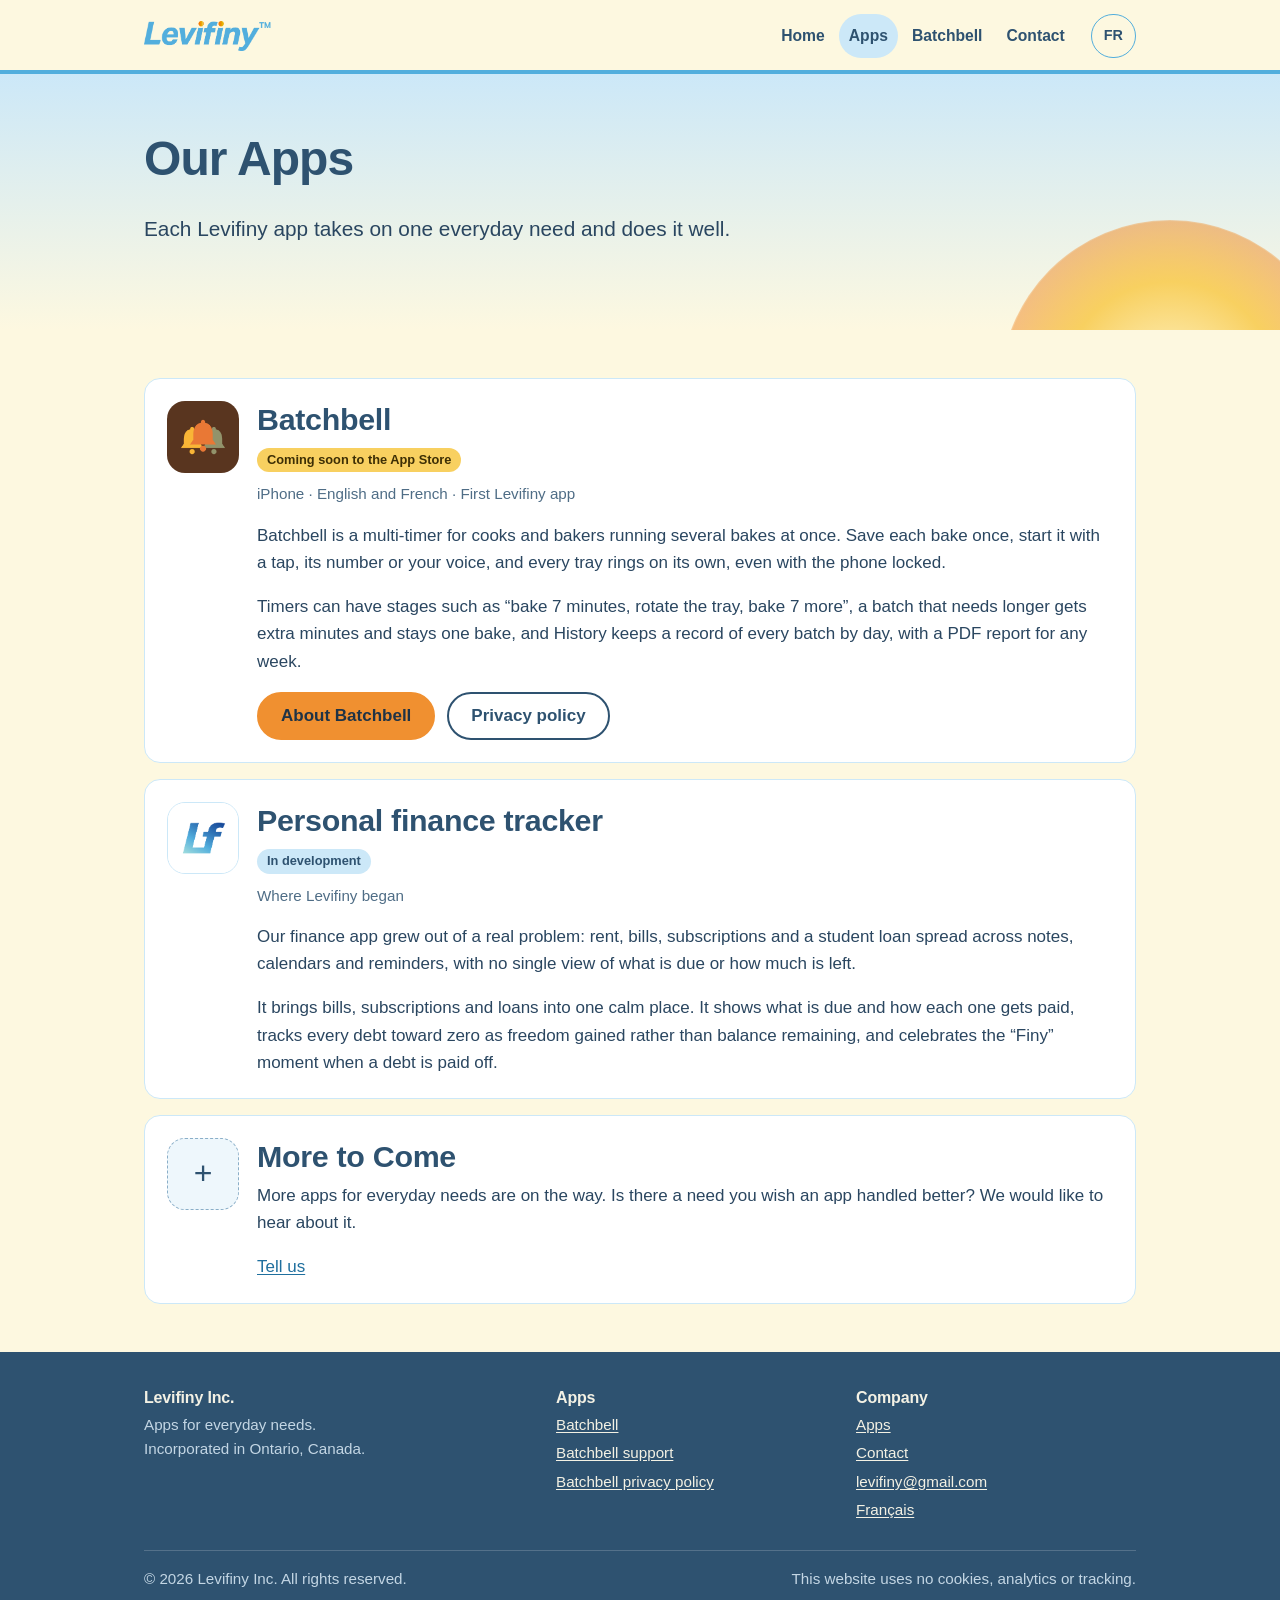
==== apps/index.html @ ec445594 "Add the Levifiny Inc. company website Plain HTML and CSS in English and French: Home, Apps, Batchbel" ====
<!doctype html>
<html lang="en-CA">
<head>
<meta charset="utf-8">
<meta name="viewport" content="width=device-width, initial-scale=1">
<title>Apps · Levifiny Inc.</title>
<meta name="description" content="Apps by Levifiny Inc.: Batchbell, a multi-timer for cooks and bakers, and a personal finance tracker in development.">
<link rel="canonical" href="https://levifiny.com/apps/">
<link rel="alternate" hreflang="en" href="https://levifiny.com/apps/">
<link rel="alternate" hreflang="fr" href="https://levifiny.com/fr/applications/">
<link rel="alternate" hreflang="x-default" href="https://levifiny.com/apps/">
<link rel="icon" href="../assets/img/favicon.svg" type="image/svg+xml">
<link rel="apple-touch-icon" href="../assets/img/levifiny-icon.png">
<meta name="theme-color" content="#FDF8E0">
<link rel="stylesheet" href="../assets/site.css">
</head>
<body>
<a class="skip" href="#main">Skip to content</a>
<header class="site-header">
  <div class="wrap">
    <a class="brand" href="../" aria-label="Levifiny home"><img src="../assets/img/levifiny-wordmark.png" alt="Levifiny" width="127" height="30"></a>
    <nav class="nav" aria-label="Main">
      <a href="../">Home</a>
      <a href="../apps/" aria-current="page">Apps</a>
      <a href="../batchbell/">Batchbell</a>
      <a href="../contact/">Contact</a>
    </nav>
    <a class="lang" href="../fr/applications/" hreflang="fr" lang="fr" title="Lire cette page en français" aria-label="Français">FR</a>
  </div>
</header>
<main id="main">
<section class="hero sunrise">
  <div class="wrap">
    <h1>Our Apps</h1>
    <p class="lead">Each Levifiny app takes on one everyday need and does it well.</p>
  </div>
</section>

<section class="section">
  <div class="wrap grid">
    <article class="card app" id="batchbell">
      <img class="app-icon" src="../assets/img/batchbell-icon.png" alt="" width="72" height="72">
      <div class="app-body">
        <h2>Batchbell</h2>
        <span class="badge">Coming soon to the App Store</span>
        <p class="meta">iPhone · English and French · First Levifiny app</p>
        <p>Batchbell is a multi-timer for cooks and bakers running several bakes at once. Save each bake once, start it with a tap, its number or your voice, and every tray rings on its own, even with the phone locked.</p>
        <p>Timers can have stages such as “bake 7 minutes, rotate the tray, bake 7 more”, a batch that needs longer gets extra minutes and stays one bake, and History keeps a record of every batch by day, with a PDF report for any week.</p>
        <div class="actions">
          <a class="btn" href="../batchbell/">About Batchbell</a>
          <a class="btn secondary" href="../batchbell/privacy/">Privacy policy</a>
        </div>
      </div>
    </article>

    <article class="card app" id="finance">
      <img class="app-icon framed" src="../assets/img/levifiny-icon.png" alt="" width="72" height="72">
      <div class="app-body">
        <h2>Personal finance tracker</h2>
        <span class="badge quiet">In development</span>
        <p class="meta">Where Levifiny began</p>
        <p>Our finance app grew out of a real problem: rent, bills, subscriptions and a student loan spread across notes, calendars and reminders, with no single view of what is due or how much is left.</p>
        <p>It brings bills, subscriptions and loans into one calm place. It shows what is due and how each one gets paid, tracks every debt toward zero as freedom gained rather than balance remaining, and celebrates the “Finy” moment when a debt is paid off.</p>
      </div>
    </article>

    <article class="card app" id="more">
      <div class="app-icon more" aria-hidden="true">+</div>
      <div class="app-body">
        <h2>More to Come</h2>
        <p>More apps for everyday needs are on the way. Is there a need you wish an app handled better? We would like to hear about it.</p>
        <a href="../contact/">Tell us</a>
      </div>
    </article>
  </div>
</section>
</main>
<footer class="site-footer">
  <div class="wrap">
    <div class="cols">
      <div>
        <h2>Levifiny Inc.</h2>
        <p class="small">Apps for everyday needs.<br>Incorporated in Ontario, Canada.</p>
      </div>
      <div>
        <h2>Apps</h2>
        <ul>
          <li><a href="../batchbell/">Batchbell</a></li>
          <li><a href="../batchbell/#support">Batchbell support</a></li>
          <li><a href="../batchbell/privacy/">Batchbell privacy policy</a></li>
        </ul>
      </div>
      <div>
        <h2>Company</h2>
        <ul>
          <li><a href="../apps/">Apps</a></li>
          <li><a href="../contact/">Contact</a></li>
          <li><a href="mailto:levifiny@gmail.com">levifiny@gmail.com</a></li>
          <li><a href="../fr/applications/" hreflang="fr" lang="fr">Français</a></li>
        </ul>
      </div>
    </div>
    <div class="legal">
      <span>© 2026 Levifiny Inc. All rights reserved.</span>
      <span>This website uses no cookies, analytics or tracking.</span>
    </div>
  </div>
</footer>
</body>
</html>
---- assets/site.css ----
/*
 * Levifiny Inc. company website.
 *
 * Company pages use the Levifiny "Sun & Clouds" colorway (Second Proposal, Appendix C).
 * Batchbell pages add class="bb" to <body>, which swaps in Batchbell's brand palette
 * (Batchbell repo, src/constants/theme.ts).
 *
 * No web fonts, no scripts, no cookies: the system font is used so no request ever
 * leaves for a font server.
 */

:root {
  /* Sun & Clouds */
  --clear-sky: #52aedd;     /* domain colour: header line, accents */
  --sky-surface: #cce8f8;   /* cards, borders */
  --sun-core: #fdf8e0;      /* page background */
  --horizon-amber: #f09030; /* action buttons */
  --sun-halo: #f8d060;      /* celebration, highlights */
  --first-light: #3a8c38;   /* success */
  --deep-sky: #2e5270;      /* headings and text */
  --mountain-mist: #8aaec8; /* secondary, decorative */

  /* Roles (Batchbell pages override these) */
  --bg: var(--sun-core);
  --surface: #ffffff;
  --surface-tint: #eef7fc;
  --text: #2a4660;
  --heading: var(--deep-sky);
  --muted: #4f6d86;
  --link: #1f6f9e;
  --border: var(--sky-surface);
  --accent: var(--clear-sky);
  --btn-bg: var(--horizon-amber);
  --btn-text: #1f3346;
  --badge-bg: var(--sun-halo);
  --badge-text: #3d2f05;
  --footer-bg: var(--deep-sky);
  --footer-text: #f3f1e4;
  --footer-muted: #c3d6e4;
  --hero-top: var(--sky-surface);
  --hero-bottom: var(--sun-core);

  --radius: 16px;
  --radius-small: 10px;
  --wrap: 1040px;
  --font: -apple-system, BlinkMacSystemFont, "Segoe UI", Roboto, "Helvetica Neue", Arial, sans-serif;

  color-scheme: light;
}

/* Batchbell's brand palette */
body.bb {
  --cream: #f8e8d2;
  --gold: #f9b536;
  --terracotta: #e97835;
  --sage: #92936b;
  --coffee: #59351f;
  --espresso: #2e1d13;

  --bg: var(--cream);
  --surface: #fffaf3;
  --surface-tint: #f3dcc0;
  --text: var(--coffee);
  --heading: var(--coffee);
  --muted: #7a5a44;
  --link: #8a3f16;
  --border: rgba(43, 29, 22, 0.16);
  --accent: var(--terracotta);
  --btn-bg: var(--terracotta);
  --btn-text: var(--espresso);
  --badge-bg: var(--gold);
  --badge-text: var(--espresso);
  --footer-bg: var(--espresso);
  --footer-text: var(--cream);
  --footer-muted: #d9c3a8;
  --hero-top: #f3dcc0;
  --hero-bottom: var(--cream);
}

*,
*::before,
*::after {
  box-sizing: border-box;
}

html {
  -webkit-text-size-adjust: 100%;
  text-size-adjust: 100%;
}

body {
  margin: 0;
  background: var(--bg);
  color: var(--text);
  font-family: var(--font);
  font-size: 17px;
  line-height: 1.6;
  overflow-x: hidden;
}

img {
  max-width: 100%;
  height: auto;
}

a {
  color: var(--link);
  text-underline-offset: 2px;
}

a:hover {
  text-decoration-thickness: 2px;
}

:focus-visible {
  outline: 3px solid var(--accent);
  outline-offset: 2px;
  border-radius: 4px;
}

h1,
h2,
h3 {
  color: var(--heading);
  line-height: 1.2;
  margin: 0 0 0.5em;
  text-wrap: balance;
}

h1 {
  font-size: clamp(2rem, 6vw, 3rem);
  letter-spacing: -0.02em;
}

h2 {
  font-size: clamp(1.4rem, 3.6vw, 1.9rem);
  letter-spacing: -0.01em;
}

h3 {
  font-size: 1.2rem;
}

p {
  margin: 0 0 1em;
}

.wrap {
  max-width: var(--wrap);
  margin: 0 auto;
  padding: 0 16px;
}

@media (min-width: 720px) {
  .wrap {
    padding: 0 24px;
  }
}

.skip {
  position: absolute;
  left: -999px;
  top: 8px;
  background: var(--surface);
  padding: 8px 12px;
  z-index: 10;
}

.skip:focus {
  left: 8px;
}

/* Header */

.site-header {
  background: var(--sun-core);
  border-bottom: 4px solid var(--clear-sky);
}

.site-header .wrap {
  display: flex;
  flex-wrap: wrap;
  align-items: center;
  justify-content: space-between;
  gap: 8px 24px;
  padding-top: 14px;
  padding-bottom: 12px;
}

.brand {
  display: inline-flex;
  align-items: center;
  min-height: 44px;
}

.brand img {
  height: 30px;
  width: auto;
  display: block;
}

.nav {
  display: flex;
  flex-wrap: wrap;
  align-items: center;
  gap: 4px 4px;
}

.nav a {
  display: inline-flex;
  align-items: center;
  min-height: 44px;
  padding: 0 10px;
  border-radius: 999px;
  color: var(--deep-sky);
  font-weight: 600;
  font-size: 0.98rem;
  text-decoration: none;
}

.nav a:hover {
  background: var(--surface-tint);
}

.nav a[aria-current="page"] {
  background: var(--sky-surface);
}

.brand {
  margin-right: auto;
}

.lang {
  display: inline-flex;
  align-items: center;
  justify-content: center;
  min-height: 44px;
  min-width: 44px;
  padding: 0 12px;
  border: 1.5px solid var(--clear-sky);
  border-radius: 999px;
  color: var(--deep-sky);
  font-weight: 700;
  font-size: 0.9rem;
  text-decoration: none;
}

.lang:hover {
  background: var(--surface-tint);
}

.site-header .wrap {
  justify-content: flex-start;
  column-gap: 16px;
}

@media (max-width: 620px) {
  .site-header .wrap {
    gap: 4px 12px;
  }

  /* Logo and language on the first row, the menu on its own row below */
  .nav {
    order: 3;
    width: calc(100% + 16px);
    margin: 0 -8px;
    gap: 0;
  }

  .nav a {
    padding: 0 8px;
    font-size: 0.95rem;
  }
}

/* Hero */

.hero {
  position: relative;
  overflow: hidden;
  background: linear-gradient(180deg, var(--hero-top) 0%, var(--hero-bottom) 100%);
  padding: 56px 0 64px;
}

.hero.sunrise::after {
  /* The sun just above the horizon */
  content: "";
  position: absolute;
  width: 340px;
  height: 340px;
  right: -60px;
  bottom: -230px;
  border-radius: 50%;
  background: radial-gradient(circle, #fff6cf 0%, var(--sun-halo) 45%, rgba(240, 144, 48, 0.55) 70%, rgba(240, 144, 48, 0) 72%);
  pointer-events: none;
}

@media (max-width: 620px) {
  .hero.sunrise {
    padding-bottom: 96px;
  }

  .hero.sunrise::after {
    width: 220px;
    height: 220px;
    right: -50px;
    bottom: -150px;
  }
}

.hero.short {
  padding: 40px 0 16px;
}

.hero .wrap {
  position: relative;
  z-index: 1;
}

.eyebrow {
  display: inline-block;
  font-size: 0.85rem;
  font-weight: 700;
  letter-spacing: 0.06em;
  text-transform: uppercase;
  color: var(--muted);
  margin-bottom: 12px;
}

.lead {
  font-size: clamp(1.1rem, 2.6vw, 1.3rem);
  max-width: 40em;
  color: var(--text);
}

.actions {
  display: flex;
  flex-wrap: wrap;
  gap: 12px;
  margin-top: 24px;
}

.btn {
  display: inline-flex;
  align-items: center;
  justify-content: center;
  min-height: 48px;
  padding: 0 22px;
  border-radius: 999px;
  background: var(--btn-bg);
  color: var(--btn-text);
  font-weight: 700;
  text-decoration: none;
  border: 2px solid var(--btn-bg);
}

.btn:hover {
  filter: brightness(1.05);
  text-decoration: none;
}

.btn.secondary {
  background: transparent;
  color: var(--heading);
  border-color: var(--heading);
}

/* Sections */

.section {
  padding: 48px 0;
}

.section.tint {
  background: var(--surface-tint);
}

.section-intro {
  max-width: 44em;
  margin-bottom: 28px;
}

.grid {
  display: grid;
  gap: 16px;
}

@media (min-width: 720px) {
  .grid.two {
    grid-template-columns: repeat(2, 1fr);
  }

  .grid.three {
    grid-template-columns: repeat(3, 1fr);
  }
}

.card {
  background: var(--surface);
  border: 1.5px solid var(--border);
  border-radius: var(--radius);
  padding: 22px;
}

.card > :last-child {
  margin-bottom: 0;
}

.card h3 {
  margin-bottom: 0.4em;
}

.card.accent {
  border-top: 5px solid var(--accent);
}

/* App cards */

.app {
  display: grid;
  grid-template-columns: 72px 1fr;
  gap: 16px 18px;
  align-items: start;
}

.app-icon {
  width: 72px;
  height: 72px;
  border-radius: 18px;
  display: block;
  object-fit: cover;
}

.app-icon.framed {
  background: #ffffff;
  border: 1.5px solid var(--border);
}

.app-icon.more {
  display: grid;
  place-items: center;
  background: var(--surface-tint);
  border: 1.5px dashed var(--mountain-mist);
  color: var(--deep-sky);
  font-size: 2rem;
  font-weight: 300;
}

.app-body > :last-child {
  margin-bottom: 0;
}

.app h2,
.app h3 {
  margin-bottom: 0.25em;
}

.app .actions {
  margin-top: 12px;
}

@media (max-width: 480px) {
  .app {
    grid-template-columns: 56px 1fr;
    gap: 12px 14px;
  }

  .app-icon {
    width: 56px;
    height: 56px;
    border-radius: 14px;
  }
}

.badge {
  display: inline-block;
  font-size: 0.8rem;
  font-weight: 700;
  line-height: 1.3;
  padding: 4px 10px;
  border-radius: 999px;
  background: var(--badge-bg);
  color: var(--badge-text);
  margin: 2px 0 10px;
}

.badge.quiet {
  background: var(--sky-surface);
  color: var(--deep-sky);
}

.meta {
  color: var(--muted);
  font-size: 0.95rem;
}

/* Name story and quote */

.name-parts {
  display: grid;
  gap: 12px;
  margin: 20px 0 0;
  padding: 0;
  list-style: none;
}

@media (min-width: 720px) {
  .name-parts {
    grid-template-columns: repeat(3, 1fr);
  }
}

.name-parts li {
  background: var(--surface);
  border: 1.5px solid var(--border);
  border-radius: var(--radius-small);
  padding: 16px 18px;
}

.name-parts strong {
  display: block;
  color: var(--deep-sky);
  font-size: 1.15rem;
}

.name-parts .part {
  color: var(--horizon-amber);
  font-weight: 800;
}

.quote {
  margin: 32px 0 0;
  padding: 20px 24px;
  border-left: 5px solid var(--sun-halo);
  background: var(--surface);
  border-radius: 0 var(--radius-small) var(--radius-small) 0;
  font-size: 1.2rem;
  font-weight: 600;
  color: var(--deep-sky);
}

.quote p {
  margin: 0;
}

/* Batchbell */

.bb-hero .wrap {
  display: grid;
  gap: 8px 40px;
  align-items: center;
}

.bb-hero .bells {
  width: 160px;
  height: auto;
  margin: -20px 0 0 -12px;
}

@media (min-width: 760px) {
  .bb-hero .wrap {
    grid-template-columns: 1fr 280px;
  }

  .bb-hero .bells {
    order: 2;
    width: 280px;
    margin: 0;
  }
}

.ticks {
  list-style: none;
  padding: 0;
  margin: 0;
  display: grid;
  gap: 12px;
}

@media (min-width: 720px) {
  .ticks.cols {
    grid-template-columns: repeat(2, 1fr);
  }
}

.ticks li {
  position: relative;
  padding: 14px 16px 14px 50px;
  background: var(--surface);
  border: 1.5px solid var(--border);
  border-radius: var(--radius-small);
}

.ticks li::before {
  content: "";
  position: absolute;
  left: 16px;
  top: 17px;
  width: 20px;
  height: 20px;
  border-radius: 50%;
  background: var(--accent);
}

.ticks li::after {
  content: "";
  position: absolute;
  left: 22.5px;
  top: 21px;
  width: 6px;
  height: 10px;
  border: solid var(--btn-text);
  border-width: 0 2.5px 2.5px 0;
  transform: rotate(45deg);
}

body:not(.bb) .ticks li::after {
  border-color: #ffffff;
}

/* FAQ */

.faq {
  display: grid;
  gap: 10px;
}

.faq details {
  background: var(--surface);
  border: 1.5px solid var(--border);
  border-radius: var(--radius-small);
}

.faq summary {
  cursor: pointer;
  list-style: none;
  padding: 14px 48px 14px 18px;
  min-height: 48px;
  font-weight: 700;
  color: var(--heading);
  position: relative;
}

.faq summary::-webkit-details-marker {
  display: none;
}

.faq summary::after {
  content: "+";
  position: absolute;
  right: 18px;
  top: 50%;
  transform: translateY(-50%);
  font-size: 1.5rem;
  font-weight: 400;
  color: var(--accent);
}

.faq details[open] summary::after {
  content: "\2212";
}

.faq details > p {
  padding: 0 18px 16px;
  margin: 0;
}

/* Policy text */

.prose {
  max-width: 46em;
}

.prose h2 {
  margin-top: 1.6em;
  font-size: 1.4rem;
}

.prose ul {
  padding-left: 1.2em;
  margin: 0 0 1em;
}

.prose li {
  margin-bottom: 0.4em;
}

.summary-box {
  background: var(--surface);
  border: 1.5px solid var(--border);
  border-left: 6px solid var(--accent);
  border-radius: var(--radius-small);
  padding: 18px 22px;
  margin: 8px 0 24px;
}

.summary-box > :last-child {
  margin-bottom: 0;
}

/* Contact */

.email {
  font-size: clamp(1.15rem, 4.5vw, 1.5rem);
  font-weight: 700;
  word-break: break-word;
}

code.subject {
  font-family: ui-monospace, SFMono-Regular, Menlo, Consolas, monospace;
  background: var(--surface-tint);
  border-radius: 6px;
  padding: 1px 6px;
  font-size: 0.95em;
  color: var(--heading);
}

/* The address is not public yet. Replace the whole <div class="placeholder"> when it is. */
.placeholder {
  border: 2px dashed var(--horizon-amber);
  background: #fff4e3;
  border-radius: var(--radius-small);
  padding: 14px 18px;
  color: #7a4a10;
  font-weight: 600;
}

address {
  font-style: normal;
}

/* Footer */

.site-footer {
  background: var(--footer-bg);
  color: var(--footer-text);
  padding: 36px 0 40px;
  font-size: 0.95rem;
}

.site-footer a {
  color: var(--footer-text);
}

.site-footer .cols {
  display: grid;
  gap: 20px;
}

@media (min-width: 720px) {
  .site-footer .cols {
    grid-template-columns: 1.4fr 1fr 1fr;
  }
}

.site-footer h2 {
  color: var(--footer-text);
  font-size: 1rem;
  margin-bottom: 0.4em;
}

.site-footer ul {
  list-style: none;
  padding: 0;
  margin: 0;
}

.site-footer li {
  margin-bottom: 4px;
}

.site-footer .small {
  color: var(--footer-muted);
  margin: 0;
}

.site-footer .legal {
  border-top: 1px solid rgba(255, 255, 255, 0.18);
  margin-top: 24px;
  padding-top: 16px;
  display: flex;
  flex-wrap: wrap;
  justify-content: space-between;
  gap: 6px 20px;
  color: var(--footer-muted);
}
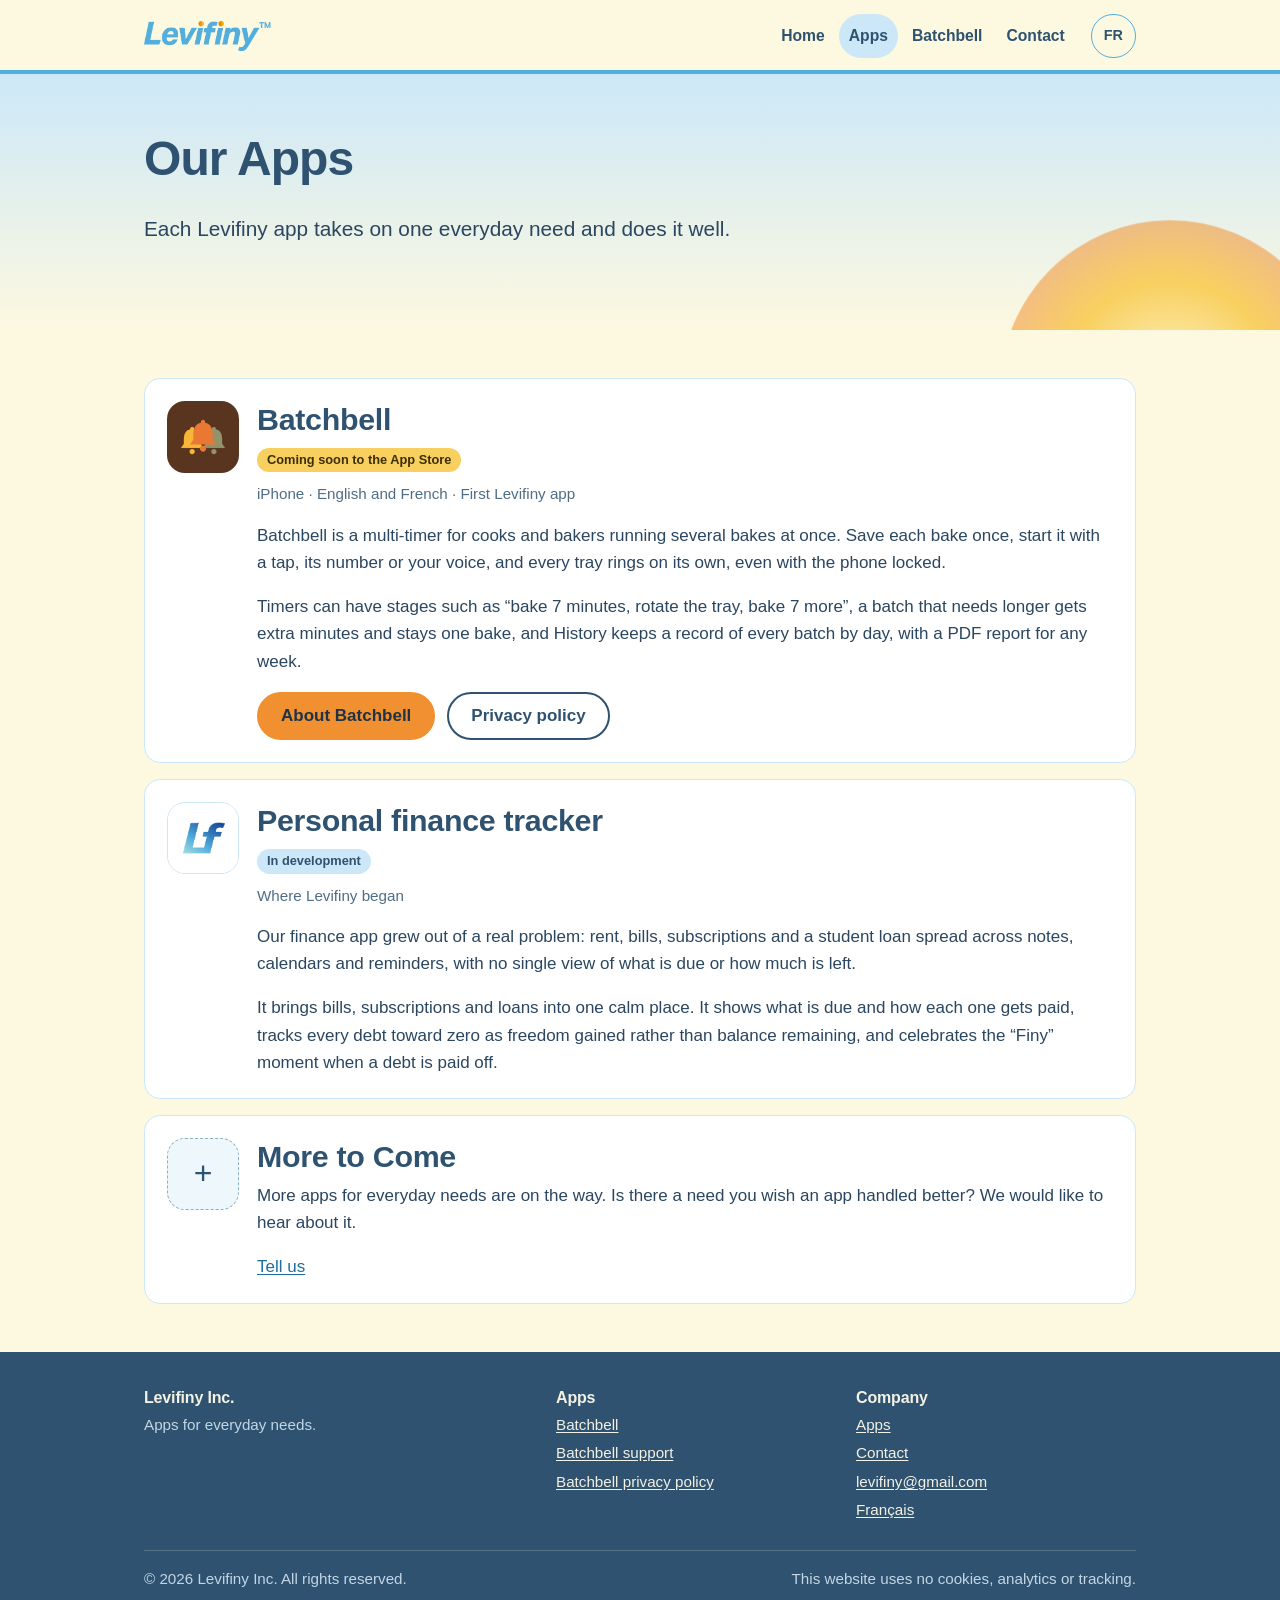
==== commit 4d044c85: "Keep the location to the business address only Drop "Ontario, Canada" from the home page heading lin" ====
--- a/apps/index.html
+++ b/apps/index.html
@@ -80,7 +80,7 @@
     <div class="cols">
       <div>
         <h2>Levifiny Inc.</h2>
-        <p class="small">Apps for everyday needs.<br>Incorporated in Ontario, Canada.</p>
+        <p class="small">Apps for everyday needs.</p>
       </div>
       <div>
         <h2>Apps</h2>
--- a/assets/site.css
+++ b/assets/site.css
@@ -700,10 +700,16 @@
 
 /* Contact */
 
-.email {
-  font-size: clamp(1.15rem, 4.5vw, 1.5rem);
-  font-weight: 700;
+/* The address sits quietly under the email button, as in the app ("Or write to …") */
+.or-write {
+  margin: 12px 0 0;
+  font-size: 0.85rem;
+  color: var(--muted);
   word-break: break-word;
+}
+
+.or-write a {
+  color: inherit;
 }
 
 code.subject {
@@ -713,16 +719,6 @@
   padding: 1px 6px;
   font-size: 0.95em;
   color: var(--heading);
-}
-
-/* The address is not public yet. Replace the whole <div class="placeholder"> when it is. */
-.placeholder {
-  border: 2px dashed var(--horizon-amber);
-  background: #fff4e3;
-  border-radius: var(--radius-small);
-  padding: 14px 18px;
-  color: #7a4a10;
-  font-weight: 600;
 }
 
 address {
